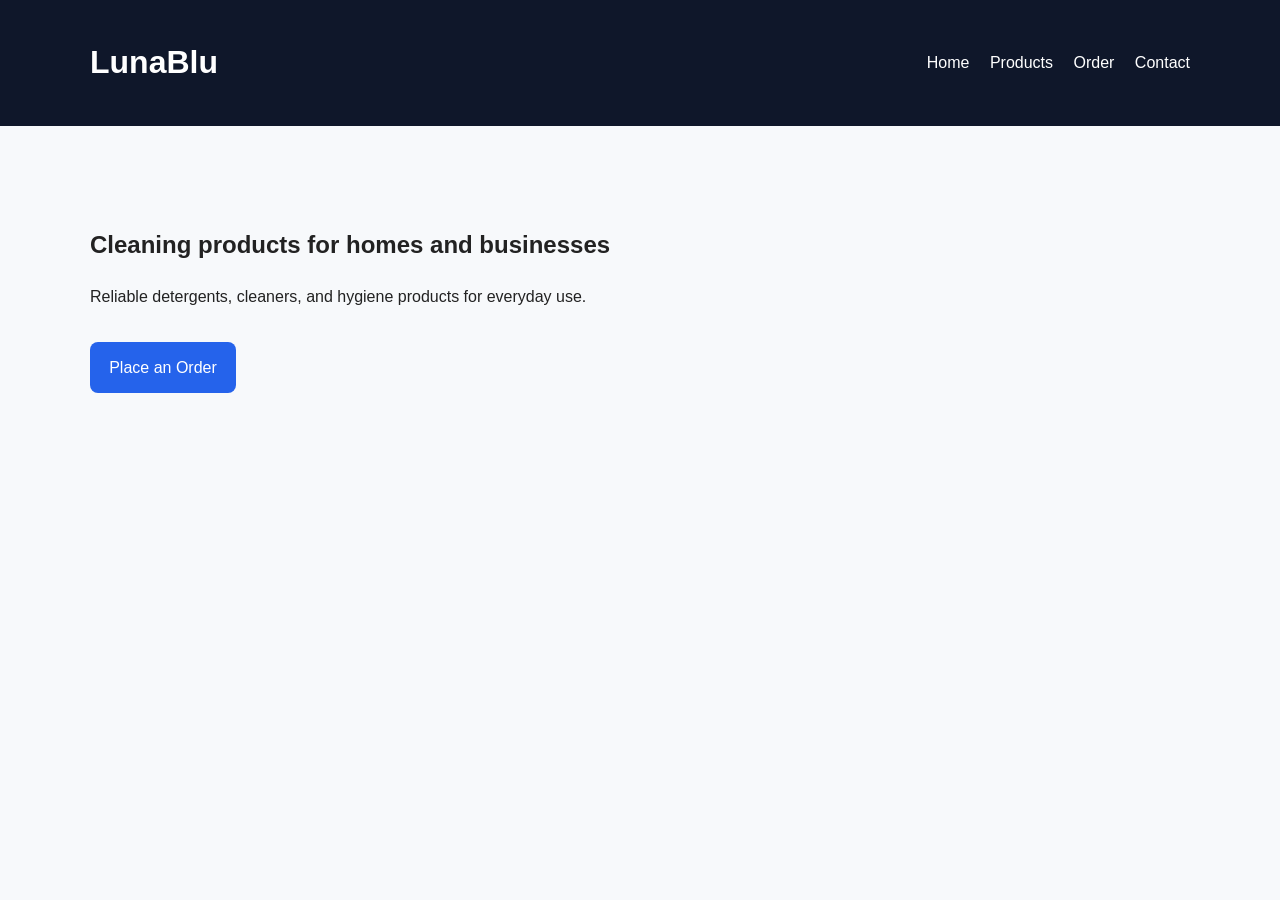
==== index.html @ cca03d6d "Initial Push" ====
<!DOCTYPE html>
<html lang="en">
<head>
  <meta charset="UTF-8" />
  <meta name="viewport" content="width=device-width, initial-scale=1.0" />
  <title>LunaBlu</title>
  <link rel="stylesheet" href="css/style.css" />
</head>         
<body>
  <header class="site-header">
    <div class="container">
      <h1>LunaBlu</h1>
      <nav>
        <a href="index.html">Home</a>
        <a href="products.html">Products</a>
        <a href="order.html">Order</a>
        <a href="contact.html">Contact</a>
      </nav>
    </div>
  </header>

  <main>
    <section class="hero container">
      <h2>Cleaning products for homes and businesses</h2>
      <p>Reliable detergents, cleaners, and hygiene products for everyday use.</p>
      <a class="btn" href="order.html">Place an Order</a>
    </section>
  </main>

  <script src="js/main.js"></script>
</body>
</html>
---- css/style.css ----
* {
  box-sizing: border-box;
}

body {
  margin: 0;
  font-family: Arial, sans-serif;
  line-height: 1.6;
  color: #222;
  background: #f7f9fb;
}

.container {
  width: min(1100px, 90%);
  margin: 0 auto;
}

.site-header {
  background: #0f172a;
  color: white;
  padding: 1rem 0;
}

.site-header .container {
  display: flex;
  justify-content: space-between;
  align-items: center;
  gap: 1rem;
}

nav a {
  color: white;
  text-decoration: none;
  margin-left: 1rem;
}

.hero {
  padding: 5rem 0;
}

.btn {
  display: inline-block;
  background: #2563eb;
  color: white;
  text-decoration: none;
  padding: 0.8rem 1.2rem;
  border-radius: 8px;
  margin-top: 1rem;
}
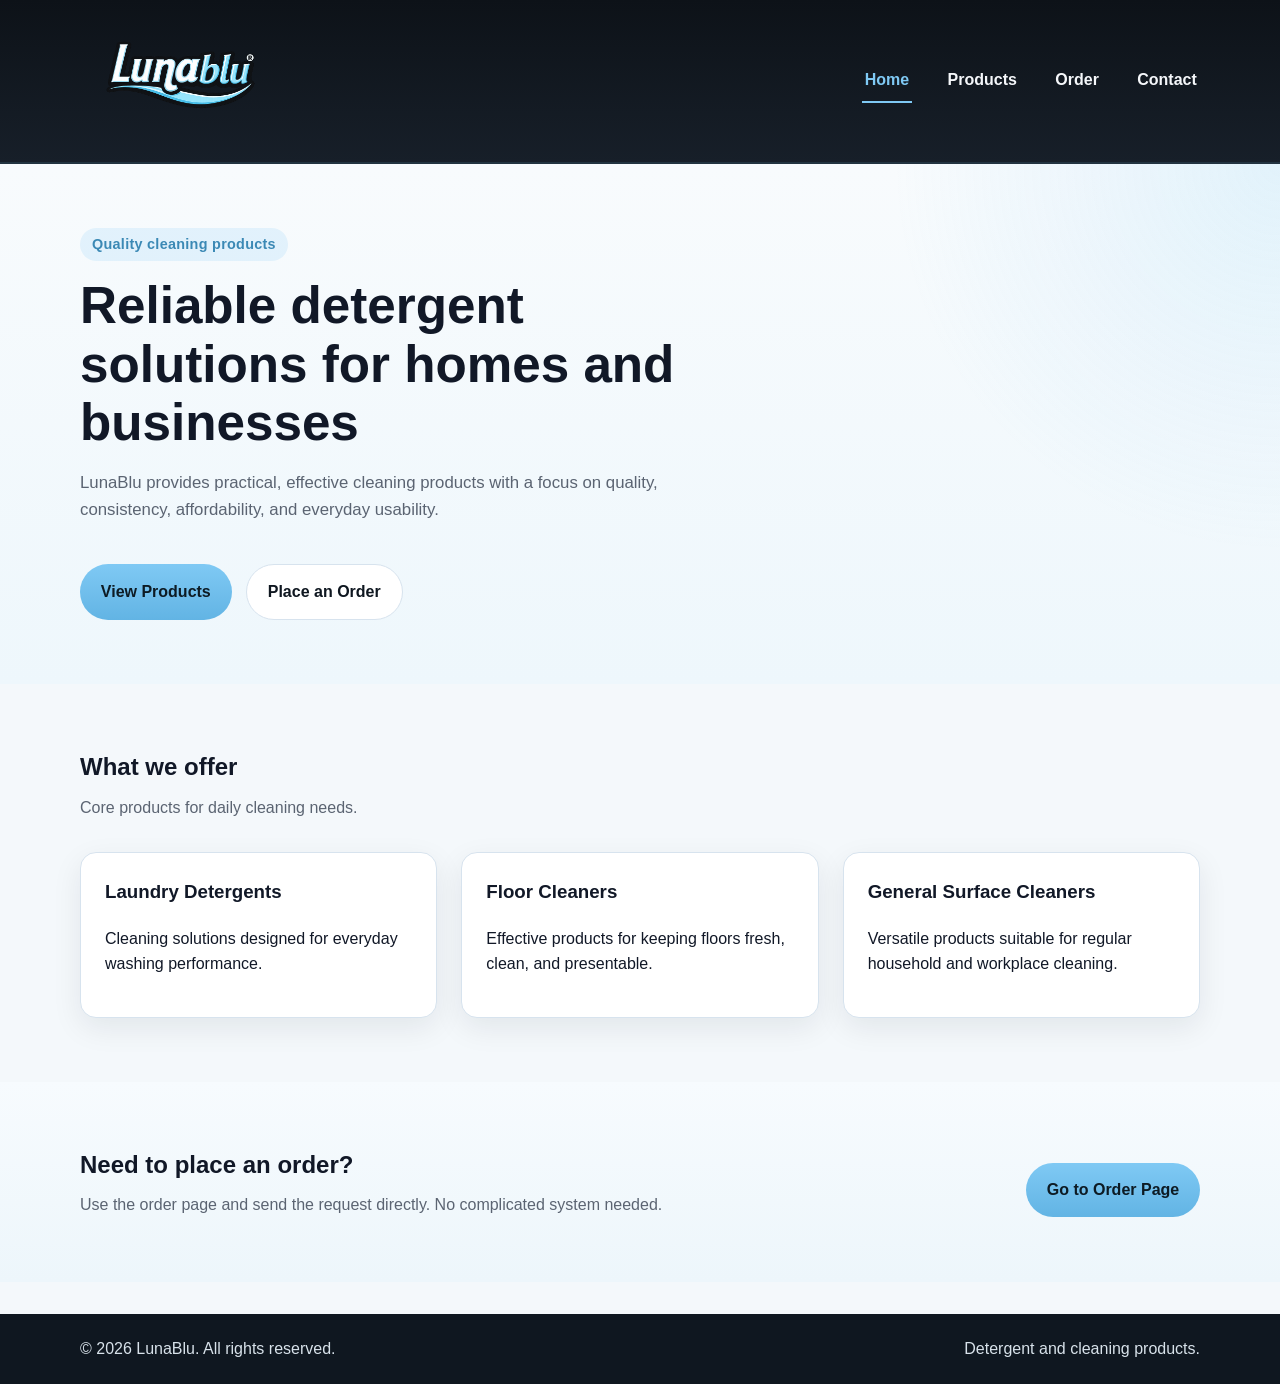
==== commit 42359711: "UI revamp 1.0, made contact us page functional with Formspree" ====
--- a/index.html
+++ b/index.html
@@ -3,15 +3,21 @@
 <head>
   <meta charset="UTF-8" />
   <meta name="viewport" content="width=device-width, initial-scale=1.0" />
-  <title>LunaBlu</title>
+  <title>LunaBlu | Home</title>
+  <meta name="description" content="LunaBlu detergent and cleaning products for homes and businesses." />
   <link rel="stylesheet" href="css/style.css" />
-</head>         
+</head>
 <body>
   <header class="site-header">
-    <div class="container">
-      <h1>LunaBlu</h1>
-      <nav>
-        <a href="index.html">Home</a>
+    <div class="container nav-wrap">
+      <a href="index.html" class="brand">
+        <img src="images/Lunablu-logo.png" alt="LunaBlu logo" class="logo" />
+      </a>
+
+      <button class="menu-toggle" aria-label="Toggle menu" aria-expanded="false">☰</button>
+
+      <nav class="site-nav">
+        <a href="index.html" class="active">Home</a>
         <a href="products.html">Products</a>
         <a href="order.html">Order</a>
         <a href="contact.html">Contact</a>
@@ -20,12 +26,77 @@
   </header>
 
   <main>
-    <section class="hero container">
-      <h2>Cleaning products for homes and businesses</h2>
-      <p>Reliable detergents, cleaners, and hygiene products for everyday use.</p>
-      <a class="btn" href="order.html">Place an Order</a>
+    <section class="hero">
+      <div class="container hero-grid">
+        <div>
+          <p class="eyebrow">Quality cleaning products</p>
+          <h1>Reliable detergent solutions for homes and businesses</h1>
+          <p class="hero-text">
+            LunaBlu provides practical, effective cleaning products with a focus on quality,
+            consistency, affordability, and everyday usability.
+          </p>
+
+          <div class="hero-actions">
+            <a href="products.html" class="btn btn-primary">View Products</a>
+            <a href="order.html" class="btn btn-secondary">Place an Order</a>
+          </div>
+        </div>
+
+        <!-- <div class="card hero-card">
+          <h2>Why choose LunaBlu</h2>
+          <ul class="feature-list">
+            <li>Trusted cleaning solutions</li>
+            <li>Suitable for home and commercial use</li>
+            <li>Simple ordering process</li>
+            <li>Direct support for enquiries and orders</li>
+          </ul>
+        </div> -->
+      </div>
+    </section>
+
+    <section class="section">
+      <div class="container">
+        <div class="section-heading">
+          <h2>What we offer</h2>
+          <p>Core products for daily cleaning needs.</p>
+        </div>
+
+        <div class="grid-3">
+          <article class="card">
+            <h3>Laundry Detergents</h3>
+            <p>Cleaning solutions designed for everyday washing performance.</p>
+          </article>
+
+          <article class="card">
+            <h3>Floor Cleaners</h3>
+            <p>Effective products for keeping floors fresh, clean, and presentable.</p>
+          </article>
+
+          <article class="card">
+            <h3>General Surface Cleaners</h3>
+            <p>Versatile products suitable for regular household and workplace cleaning.</p>
+          </article>
+        </div>
+      </div>
+    </section>
+
+    <section class="section alt-section">
+      <div class="container cta-box">
+        <div>
+          <h2>Need to place an order?</h2>
+          <p>Use the order page and send the request directly. No complicated system needed.</p>
+        </div>
+        <a href="order.html" class="btn btn-primary">Go to Order Page</a>
+      </div>
     </section>
   </main>
+
+  <footer class="site-footer">
+    <div class="container footer-wrap">
+      <p>© <span id="year"></span> LunaBlu. All rights reserved.</p>
+      <p>Detergent and cleaning products.</p>
+    </div>
+  </footer>
 
   <script src="js/main.js"></script>
 </body>
--- a/css/style.css
+++ b/css/style.css
@@ -46,4 +46,429 @@
   padding: 0.8rem 1.2rem;
   border-radius: 8px;
   margin-top: 1rem;
+}
+
+:root {
+  --bg: #f4f8fb;
+  --surface: #ffffff;
+  --surface-alt: #eaf4fb;
+  --text: #111827;
+  --muted: #5b6472;
+  --border: #d7e3ee;
+  --primary: #7fc9f4;
+  --primary-dark: #3b89b5;
+  --error: #b94a48;
+  --dark: #0f1720;
+  --shadow: 0 10px 30px rgba(15, 23, 32, 0.08);
+  --radius: 16px;
+  --radius-sm: 10px;
+  --container: 1120px;
+}
+
+* {
+  box-sizing: border-box;
+}
+
+html {
+  scroll-behavior: smooth;
+}
+
+body {
+  margin: 0;
+  font-family: Arial, Helvetica, sans-serif;
+  background: var(--bg);
+  color: var(--text);
+  line-height: 1.6;
+}
+
+img {
+  max-width: 100%;
+  display: block;
+}
+
+a {
+  color: var(--primary-dark);
+  text-decoration: none;
+}
+
+a:hover {
+  text-decoration: underline;
+}
+
+.container {
+  width: min(var(--container), 92%);
+  margin: 0 auto;
+}
+
+.site-header {
+  background: linear-gradient(180deg, #0d1218 0%, #171f29 100%);
+  border-bottom: 2px solid rgba(127, 201, 244, 0.18);
+  position: sticky;
+  top: 0;
+  z-index: 100;
+}
+
+.nav-wrap {
+  display: flex;
+  align-items: center;
+  justify-content: space-between;
+  gap: 1.25rem;
+  min-height: 82px;
+}
+
+.brand {
+  display: inline-flex;
+  align-items: center;
+}
+
+.logo {
+  height: 130px;
+  width: auto;
+  object-fit: contain;
+}
+
+.site-nav {
+  display: flex;
+  align-items: center;
+  gap: 1rem;
+}
+
+.site-nav a {
+  color: #f5f7fa;
+  font-weight: 600;
+  padding: 0.5rem 0.2rem;
+  border-bottom: 2px solid transparent;
+}
+
+.site-nav a:hover,
+.site-nav a.active {
+  color: var(--primary);
+  text-decoration: none;
+  border-color: var(--primary);
+}
+
+.menu-toggle {
+  display: none;
+  border: 1px solid rgba(255,255,255,0.2);
+  background: transparent;
+  color: white;
+  font-size: 1.2rem;
+  border-radius: 10px;
+  padding: 0.55rem 0.8rem;
+  cursor: pointer;
+}
+
+.hero,
+.page-hero {
+  padding: 4rem 0;
+}
+
+.hero {
+  background:
+    radial-gradient(circle at top right, rgba(127, 201, 244, 0.18), transparent 28%),
+    linear-gradient(180deg, #f8fbfd 0%, #eef7fc 100%);
+}
+
+.hero-grid {
+  display: grid;
+  grid-template-columns: 1.35fr 0.9fr;
+  gap: 2rem;
+  align-items: center;
+}
+
+.hero h1,
+.page-hero h1 {
+  font-size: clamp(2rem, 4vw, 3.2rem);
+  line-height: 1.15;
+  margin: 0 0 1rem;
+}
+
+.hero-text,
+.page-intro {
+  color: var(--muted);
+  max-width: 700px;
+  font-size: 1.05rem;
+}
+
+.eyebrow {
+  display: inline-block;
+  margin: 0 0 1rem;
+  padding: 0.3rem 0.75rem;
+  background: rgba(127, 201, 244, 0.18);
+  color: var(--primary-dark);
+  border-radius: 999px;
+  font-size: 0.9rem;
+  font-weight: 700;
+  letter-spacing: 0.02em;
+}
+
+.hero-actions,
+.form-actions {
+  display: flex;
+  flex-wrap: wrap;
+  gap: 0.9rem;
+  margin-top: 1.5rem;
+}
+
+.btn {
+  display: inline-flex;
+  align-items: center;
+  justify-content: center;
+  border: 0;
+  border-radius: 999px;
+  padding: 0.9rem 1.3rem;
+  font-weight: 700;
+  cursor: pointer;
+  transition: 0.2s ease;
+  text-decoration: none;
+}
+
+.btn:hover {
+  transform: translateY(-1px);
+  text-decoration: none;
+}
+
+.btn-primary {
+  background: linear-gradient(180deg, var(--primary) 0%, #62b4e4 100%);
+  color: #0d1b24;
+}
+
+.btn-primary:hover {
+  background: linear-gradient(180deg, #92d4f8 0%, #72bee9 100%);
+}
+
+.btn-secondary {
+  background: #ffffff;
+  color: var(--dark);
+  border: 1px solid var(--border);
+}
+
+.btn-secondary:hover {
+  background: #f4f8fb;
+}
+
+.section {
+  padding: 4rem 0;
+}
+
+.alt-section {
+  background: linear-gradient(180deg, #f7fbfe 0%, #edf6fb 100%);
+}
+
+.section-heading {
+  margin-bottom: 2rem;
+}
+
+.section-heading h2 {
+  margin: 0 0 0.5rem;
+}
+
+.section-heading p {
+  margin: 0;
+  color: var(--muted);
+}
+
+.grid-2,
+.grid-3,
+.order-layout {
+  display: grid;
+  gap: 1.5rem;
+}
+
+.grid-2 {
+  grid-template-columns: repeat(2, minmax(0, 1fr));
+}
+
+.grid-3 {
+  grid-template-columns: repeat(3, minmax(0, 1fr));
+}
+
+.order-layout {
+  grid-template-columns: 1.4fr 0.8fr;
+  align-items: start;
+}
+
+.card {
+  background: var(--surface);
+  border: 1px solid var(--border);
+  border-radius: var(--radius);
+  padding: 1.5rem;
+  box-shadow: var(--shadow);
+}
+
+.hero-card {
+  background: linear-gradient(180deg, #121b24 0%, #1d2834 100%);
+  color: #f4f8fb;
+  border: 1px solid rgba(127, 201, 244, 0.2);
+}
+
+.hero-card h2 {
+  margin-top: 0;
+  color: white;
+}
+
+.feature-list {
+  padding-left: 1.2rem;
+  margin: 1rem 0 0;
+}
+
+.feature-list li {
+  margin-bottom: 0.7rem;
+}
+
+.product-card h2,
+.card h3 {
+  margin-top: 0;
+}
+
+.product-meta {
+  color: var(--muted);
+  margin-bottom: 0;
+}
+
+.cta-box {
+  display: flex;
+  align-items: center;
+  justify-content: space-between;
+  gap: 1.2rem;
+  flex-wrap: wrap;
+}
+
+.cta-box h2 {
+  margin: 0 0 0.5rem;
+}
+
+.cta-box p {
+  margin: 0;
+  color: var(--muted);
+}
+
+.form-grid {
+  display: grid;
+  grid-template-columns: repeat(2, minmax(0, 1fr));
+  gap: 1rem;
+}
+
+.form-group {
+  margin-bottom: 1rem;
+}
+
+.form-group label {
+  display: block;
+  font-weight: 700;
+  margin-bottom: 0.45rem;
+}
+
+.form-group input,
+.form-group textarea {
+  width: 100%;
+  border: 1px solid var(--border);
+  border-radius: var(--radius-sm);
+  padding: 0.85rem 0.95rem;
+  font: inherit;
+  color: var(--text);
+  background: #fff;
+}
+
+.form-group input:focus,
+.form-group textarea:focus {
+  outline: 2px solid rgba(127, 201, 244, 0.35);
+  border-color: var(--primary-dark);
+}
+
+.form-section-title {
+  margin-top: 1.8rem;
+}
+
+.summary-box {
+  padding: 1rem;
+  border-radius: var(--radius-sm);
+  background: var(--surface-alt);
+  border: 1px solid var(--border);
+  min-height: 160px;
+}
+
+.summary-box ul {
+  margin: 0;
+  padding-left: 1.2rem;
+}
+
+.summary-note {
+  margin-top: 1rem;
+  color: var(--muted);
+  font-size: 0.95rem;
+}
+
+.form-message {
+  margin-top: 1rem;
+  font-weight: 700;
+  color: var(--error);
+}
+
+.contact-list p {
+  margin: 0 0 0.8rem;
+}
+
+.site-footer {
+  background: #0f1720;
+  color: #d8e2ea;
+  padding: 1.4rem 0;
+  margin-top: 2rem;
+}
+
+.footer-wrap {
+  display: flex;
+  justify-content: space-between;
+  gap: 1rem;
+  flex-wrap: wrap;
+}
+
+.footer-wrap p {
+  margin: 0;
+}
+
+@media (max-width: 900px) {
+  .hero-grid,
+  .grid-3,
+  .grid-2,
+  .order-layout,
+  .form-grid {
+    grid-template-columns: 1fr;
+  }
+
+  .site-nav {
+    display: none;
+    position: absolute;
+    top: 82px;
+    right: 4%;
+    background: #17202a;
+    border: 1px solid rgba(127, 201, 244, 0.18);
+    border-radius: 14px;
+    padding: 1rem;
+    min-width: 220px;
+    flex-direction: column;
+    align-items: flex-start;
+    box-shadow: var(--shadow);
+  }
+
+  .site-nav.open {
+    display: flex;
+  }
+
+  .menu-toggle {
+    display: inline-flex;
+  }
+}
+
+.form-message {
+  margin-top: 1rem;
+  font-weight: 700;
+}
+
+.form-message.error {
+  color: #c65a5a;
+}
+
+.form-message.success {
+  color: #3b89b5;
 }
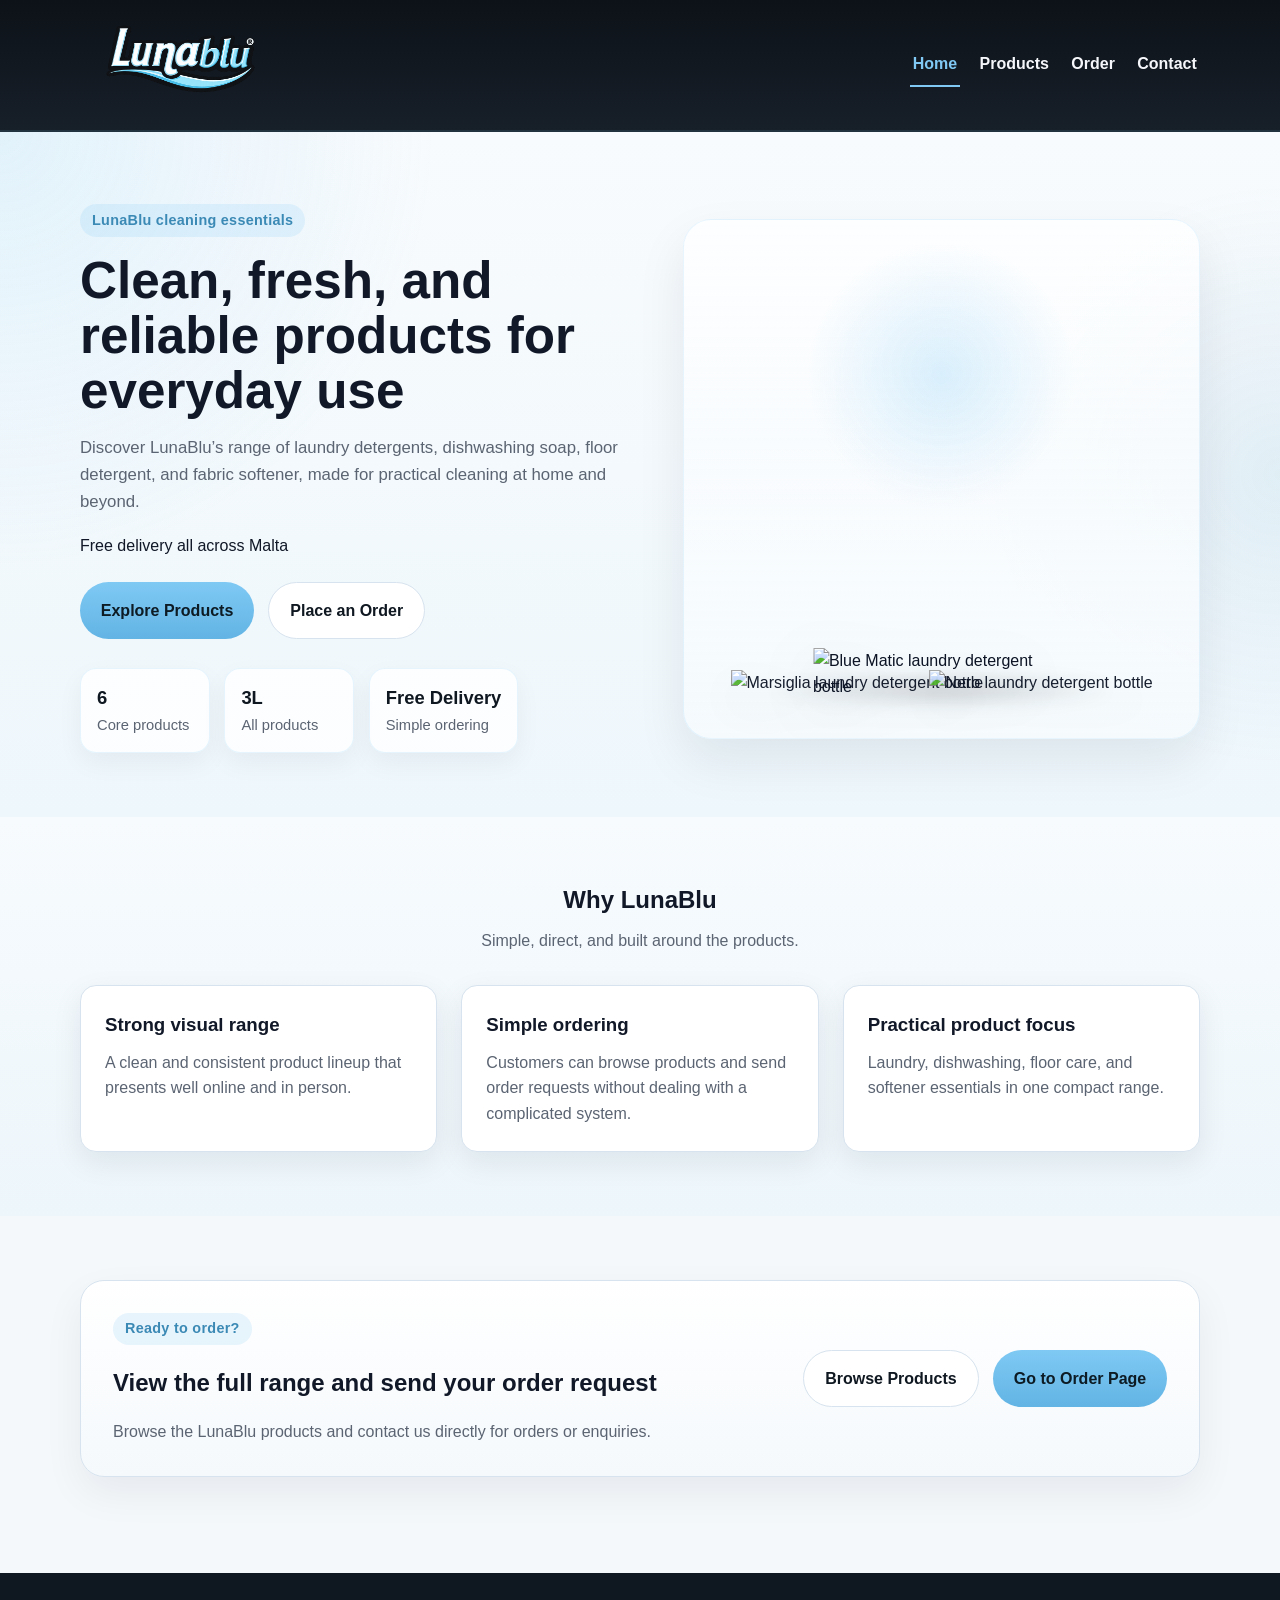
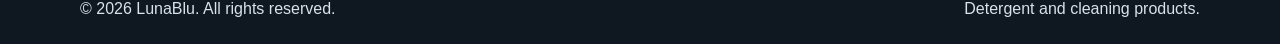
==== commit edfd5f84: "Added Product images and refurbished all screens, made orders form functional" ====
--- a/index.html
+++ b/index.html
@@ -5,6 +5,7 @@
   <meta name="viewport" content="width=device-width, initial-scale=1.0" />
   <title>LunaBlu | Home</title>
   <meta name="description" content="LunaBlu detergent and cleaning products for homes and businesses." />
+  <link rel="icon" type="image/png" href="favicon.png" />
   <link rel="stylesheet" href="css/style.css" />
 </head>
 <body>
@@ -26,67 +27,89 @@
   </header>
 
   <main>
-    <section class="hero">
-      <div class="container hero-grid">
-        <div>
-          <p class="eyebrow">Quality cleaning products</p>
-          <h1>Reliable detergent solutions for homes and businesses</h1>
+    <section class="home-hero">
+      <div class="container home-hero-grid">
+        <div class="home-hero-copy">
+          <p class="eyebrow">LunaBlu cleaning essentials</p>
+          <h1>Clean, fresh, and reliable products for everyday use</h1>
           <p class="hero-text">
-            LunaBlu provides practical, effective cleaning products with a focus on quality,
-            consistency, affordability, and everyday usability.
+            Discover LunaBlu’s range of laundry detergents, dishwashing soap, floor detergent,
+            and fabric softener, made for practical cleaning at home and beyond.
           </p>
 
+          <div class="hero-promo">
+            <span>Free delivery all across Malta</span>
+          </div>
+
           <div class="hero-actions">
-            <a href="products.html" class="btn btn-primary">View Products</a>
+            <a href="products.html" class="btn btn-primary">Explore Products</a>
             <a href="order.html" class="btn btn-secondary">Place an Order</a>
+          </div>
+
+          <div class="hero-highlights">
+            <div class="mini-stat">
+              <strong>6</strong>
+              <span>Core products</span>
+            </div>
+            <div class="mini-stat">
+              <strong>3L</strong>
+              <span>All products</span>
+            </div>
+            <div class="mini-stat">
+              <strong>Free Delivery</strong>
+              <span>Simple ordering</span>
+            </div>
           </div>
         </div>
 
-        <!-- <div class="card hero-card">
-          <h2>Why choose LunaBlu</h2>
-          <ul class="feature-list">
-            <li>Trusted cleaning solutions</li>
-            <li>Suitable for home and commercial use</li>
-            <li>Simple ordering process</li>
-            <li>Direct support for enquiries and orders</li>
-          </ul>
-        </div> -->
+        <div class="home-hero-visual">
+          <div class="hero-product-stage">
+            <img src="images/Products/BlueMatic.png" alt="Blue Matic laundry detergent bottle" class="hero-bottle hero-bottle-main" />
+            <img src="images/Products/Marsiglia.png" alt="Marsiglia laundry detergent bottle" class="hero-bottle hero-bottle-left" />
+            <img src="images/Products/Nero.png" alt="Nero laundry detergent bottle" class="hero-bottle hero-bottle-right" />
+          </div>
+        </div>
       </div>
     </section>
 
-    <section class="section">
+    <section class="section alt-section">
       <div class="container">
-        <div class="section-heading">
-          <h2>What we offer</h2>
-          <p>Core products for daily cleaning needs.</p>
+        <div class="section-heading center-heading">
+          <h2>Why LunaBlu</h2>
+          <p>Simple, direct, and built around the products.</p>
         </div>
 
-        <div class="grid-3">
-          <article class="card">
-            <h3>Laundry Detergents</h3>
-            <p>Cleaning solutions designed for everyday washing performance.</p>
+        <div class="home-value-grid">
+          <article class="card value-card">
+            <h3>Strong visual range</h3>
+            <p>A clean and consistent product lineup that presents well online and in person.</p>
           </article>
 
-          <article class="card">
-            <h3>Floor Cleaners</h3>
-            <p>Effective products for keeping floors fresh, clean, and presentable.</p>
+          <article class="card value-card">
+            <h3>Simple ordering</h3>
+            <p>Customers can browse products and send order requests without dealing with a complicated system.</p>
           </article>
 
-          <article class="card">
-            <h3>General Surface Cleaners</h3>
-            <p>Versatile products suitable for regular household and workplace cleaning.</p>
+          <article class="card value-card">
+            <h3>Practical product focus</h3>
+            <p>Laundry, dishwashing, floor care, and softener essentials in one compact range.</p>
           </article>
         </div>
       </div>
     </section>
 
-    <section class="section alt-section">
-      <div class="container cta-box">
+    <section class="section">
+      <div class="container home-cta-box">
         <div>
-          <h2>Need to place an order?</h2>
-          <p>Use the order page and send the request directly. No complicated system needed.</p>
+          <p class="eyebrow">Ready to order?</p>
+          <h2>View the full range and send your order request</h2>
+          <p>Browse the LunaBlu products and contact us directly for orders or enquiries.</p>
         </div>
-        <a href="order.html" class="btn btn-primary">Go to Order Page</a>
+
+        <div class="home-cta-actions">
+          <a href="products.html" class="btn btn-secondary">Browse Products</a>
+          <a href="order.html" class="btn btn-primary">Go to Order Page</a>
+        </div>
       </div>
     </section>
   </main>
--- a/css/style.css
+++ b/css/style.css
@@ -1,53 +1,3 @@
-* {
-  box-sizing: border-box;
-}
-
-body {
-  margin: 0;
-  font-family: Arial, sans-serif;
-  line-height: 1.6;
-  color: #222;
-  background: #f7f9fb;
-}
-
-.container {
-  width: min(1100px, 90%);
-  margin: 0 auto;
-}
-
-.site-header {
-  background: #0f172a;
-  color: white;
-  padding: 1rem 0;
-}
-
-.site-header .container {
-  display: flex;
-  justify-content: space-between;
-  align-items: center;
-  gap: 1rem;
-}
-
-nav a {
-  color: white;
-  text-decoration: none;
-  margin-left: 1rem;
-}
-
-.hero {
-  padding: 5rem 0;
-}
-
-.btn {
-  display: inline-block;
-  background: #2563eb;
-  color: white;
-  text-decoration: none;
-  padding: 0.8rem 1.2rem;
-  border-radius: 8px;
-  margin-top: 1rem;
-}
-
 :root {
   --bg: #f4f8fb;
   --surface: #ffffff;
@@ -169,13 +119,6 @@
     linear-gradient(180deg, #f8fbfd 0%, #eef7fc 100%);
 }
 
-.hero-grid {
-  display: grid;
-  grid-template-columns: 1.35fr 0.9fr;
-  gap: 2rem;
-  align-items: center;
-}
-
 .hero h1,
 .page-hero h1 {
   font-size: clamp(2rem, 4vw, 3.2rem);
@@ -296,27 +239,6 @@
   box-shadow: var(--shadow);
 }
 
-.hero-card {
-  background: linear-gradient(180deg, #121b24 0%, #1d2834 100%);
-  color: #f4f8fb;
-  border: 1px solid rgba(127, 201, 244, 0.2);
-}
-
-.hero-card h2 {
-  margin-top: 0;
-  color: white;
-}
-
-.feature-list {
-  padding-left: 1.2rem;
-  margin: 1rem 0 0;
-}
-
-.feature-list li {
-  margin-bottom: 0.7rem;
-}
-
-.product-card h2,
 .card h3 {
   margin-top: 0;
 }
@@ -399,12 +321,6 @@
   font-size: 0.95rem;
 }
 
-.form-message {
-  margin-top: 1rem;
-  font-weight: 700;
-  color: var(--error);
-}
-
 .contact-list p {
   margin: 0 0 0.8rem;
 }
@@ -428,7 +344,6 @@
 }
 
 @media (max-width: 900px) {
-  .hero-grid,
   .grid-3,
   .grid-2,
   .order-layout,
@@ -460,6 +375,631 @@
   }
 }
 
+
+/* Products */
+
+.products-hero {
+  padding: 4.5rem 0 3rem;
+  background:
+    radial-gradient(circle at top left, rgba(127, 201, 244, 0.16), transparent 28%),
+    radial-gradient(circle at right center, rgba(59, 137, 181, 0.10), transparent 24%),
+    linear-gradient(180deg, #f8fbfd 0%, #eef7fc 100%);
+}
+
+.products-hero-content {
+  text-align: center;
+  max-width: 820px;
+}
+
+.products-hero-content .eyebrow {
+  margin-left: auto;
+  margin-right: auto;
+}
+
+.products-hero-content h1 {
+  margin: 0 0 1rem;
+  font-size: clamp(2rem, 4vw, 3.4rem);
+  line-height: 1.12;
+}
+
+.products-hero-content .page-intro {
+  margin: 0 auto;
+}
+
+.product-showcase-grid {
+  display: grid;
+  gap: 1.5rem;
+}
+
+.laundry-grid {
+  grid-template-columns: repeat(3, minmax(0, 1fr));
+}
+
+.essentials-grid {
+  grid-template-columns: repeat(3, minmax(0, 1fr));
+}
+
+.showcase-card {
+  position: relative;
+  overflow: hidden;
+  border-radius: 22px;
+  border: 1px solid var(--border);
+  background: linear-gradient(180deg, #ffffff 0%, #f7fbfe 100%);
+  box-shadow: 0 16px 40px rgba(15, 23, 32, 0.08);
+  transition: transform 0.22s ease, box-shadow 0.22s ease;
+}
+
+.showcase-card:hover {
+  transform: translateY(-6px);
+  box-shadow: 0 22px 44px rgba(15, 23, 32, 0.12);
+}
+
+.showcase-card::before {
+  content: "";
+  position: absolute;
+  inset: 0;
+  background:
+    radial-gradient(circle at top center, rgba(127, 201, 244, 0.20), transparent 38%);
+  pointer-events: none;
+}
+
+.featured-card {
+  min-height: 540px;
+  display: flex;
+  flex-direction: column;
+  justify-content: space-between;
+}
+
+.compact-card {
+  min-height: 480px;
+  display: flex;
+  flex-direction: column;
+  justify-content: space-between;
+}
+
+.product-visual {
+  position: relative;
+  display: flex;
+  align-items: center;
+  justify-content: center;
+  padding: 2rem 1.5rem 1rem;
+  min-height: 340px;
+}
+
+.featured-card .product-visual {
+  min-height: 390px;
+}
+
+.product-visual::after {
+  content: "";
+  position: absolute;
+  bottom: 1.3rem;
+  width: 62%;
+  height: 24px;
+  background: radial-gradient(ellipse at center, rgba(15, 23, 32, 0.16) 0%, rgba(15, 23, 32, 0.03) 60%, transparent 75%);
+  filter: blur(6px);
+  z-index: 0;
+}
+
+.product-visual img {
+  position: relative;
+  z-index: 1;
+  max-height: 300px;
+  width: auto;
+  object-fit: contain;
+  transition: transform 0.22s ease;
+}
+
+.featured-card .product-visual img {
+  max-height: 340px;
+}
+
+.showcase-card:hover .product-visual img {
+  transform: translateY(-4px) scale(1.02);
+}
+
+.product-content {
+  position: relative;
+  z-index: 1;
+  padding: 0 1.5rem 1.6rem;
+  text-align: center;
+}
+
+.product-tag {
+  display: inline-block;
+  margin-bottom: 0.75rem;
+  padding: 0.32rem 0.8rem;
+  border-radius: 999px;
+  background: rgba(127, 201, 244, 0.16);
+  color: var(--primary-dark);
+  font-size: 0.82rem;
+  font-weight: 700;
+  letter-spacing: 0.02em;
+}
+
+.product-content h3 {
+  margin: 0 0 0.6rem;
+  font-size: 1.35rem;
+}
+
+.product-content p {
+  margin: 0;
+  color: var(--muted);
+}
+
+.products-cta {
+  border: 1px solid var(--border);
+  border-radius: 22px;
+  padding: 1.6rem;
+  background: linear-gradient(180deg, #ffffff 0%, #f4f9fc 100%);
+  box-shadow: 0 14px 34px rgba(15, 23, 32, 0.06);
+}
+
+@media (max-width: 1024px) {
+  .laundry-grid,
+  .essentials-grid {
+    grid-template-columns: repeat(2, minmax(0, 1fr));
+  }
+}
+
+@media (max-width: 700px) {
+  .laundry-grid,
+  .essentials-grid {
+    grid-template-columns: 1fr;
+  }
+
+  .featured-card,
+  .compact-card {
+    min-height: auto;
+  }
+
+  .product-visual,
+  .featured-card .product-visual {
+    min-height: 300px;
+  }
+
+  .product-visual img,
+  .featured-card .product-visual img {
+    max-height: 260px;
+  }
+}
+
+/* End Products */
+
+
+.center-heading {
+  text-align: center;
+}
+
+.center-heading p {
+  max-width: 760px;
+  margin-left: auto;
+  margin-right: auto;
+}
+
+.home-hero {
+  position: relative;
+  overflow: hidden;
+  padding: 4.5rem 0 4rem;
+  background:
+    radial-gradient(circle at top left, rgba(127, 201, 244, 0.18), transparent 30%),
+    radial-gradient(circle at right center, rgba(59, 137, 181, 0.10), transparent 22%),
+    linear-gradient(180deg, #f8fbfd 0%, #eef7fc 100%);
+}
+
+.home-hero-grid {
+  display: grid;
+  grid-template-columns: 1.05fr 0.95fr;
+  align-items: center;
+  gap: 2rem;
+}
+
+.home-hero-copy h1 {
+  margin: 0 0 1rem;
+  font-size: clamp(2.2rem, 4vw, 3.7rem);
+  line-height: 1.08;
+  max-width: 700px;
+}
+
+.hero-highlights {
+  display: flex;
+  flex-wrap: wrap;
+  gap: 0.9rem;
+  margin-top: 1.8rem;
+}
+
+.mini-stat {
+  min-width: 130px;
+  padding: 0.9rem 1rem;
+  border-radius: 16px;
+  background: rgba(255, 255, 255, 0.78);
+  border: 1px solid rgba(127, 201, 244, 0.18);
+  box-shadow: 0 10px 26px rgba(15, 23, 32, 0.05);
+}
+
+.mini-stat strong {
+  display: block;
+  font-size: 1.15rem;
+  color: var(--dark);
+}
+
+.mini-stat span {
+  color: var(--muted);
+  font-size: 0.92rem;
+}
+
+.home-hero-visual {
+  display: flex;
+  justify-content: center;
+}
+
+.hero-product-stage {
+  position: relative;
+  width: 100%;
+  min-height: 520px;
+  border-radius: 28px;
+  background:
+    radial-gradient(circle at 50% 30%, rgba(127, 201, 244, 0.28), transparent 30%),
+    linear-gradient(180deg, rgba(255,255,255,0.75) 0%, rgba(245,250,253,0.95) 100%);
+  border: 1px solid rgba(127, 201, 244, 0.16);
+  box-shadow: 0 22px 50px rgba(15, 23, 32, 0.08);
+  overflow: hidden;
+}
+
+.hero-product-stage::after {
+  content: "";
+  position: absolute;
+  left: 50%;
+  bottom: 2rem;
+  transform: translateX(-50%);
+  width: 65%;
+  height: 32px;
+  background: radial-gradient(
+    ellipse at center,
+    rgba(15, 23, 32, 0.18) 0%,
+    rgba(15, 23, 32, 0.06) 55%,
+    transparent 75%
+  );
+  filter: blur(8px);
+}
+
+.hero-bottle {
+  position: absolute;
+  width: auto;
+  object-fit: contain;
+  filter: drop-shadow(0 18px 28px rgba(15, 23, 32, 0.18)) saturate(1.08) contrast(1.05);
+}
+
+.hero-bottle-main {
+  max-height: 355px;
+  left: 50%;
+  bottom: 2.4rem;
+  transform: translateX(-50%);
+  z-index: 3;
+}
+
+.hero-bottle-left {
+  max-height: 290px;
+  left: 9%;
+  bottom: 2.6rem;
+  z-index: 2;
+  opacity: 0.95;
+}
+
+.hero-bottle-right {
+  max-height: 290px;
+  right: 9%;
+  bottom: 2.6rem;
+  z-index: 2;
+  opacity: 0.95;
+}
+
+.home-category-grid {
+  display: grid;
+  grid-template-columns: 1.25fr 1fr 1fr;
+  gap: 1.5rem;
+}
+
+.home-category-card {
+  position: relative;
+  overflow: hidden;
+  border-radius: 24px;
+  border: 1px solid var(--border);
+  background: linear-gradient(180deg, #ffffff 0%, #f7fbfe 100%);
+  box-shadow: 0 16px 40px rgba(15, 23, 32, 0.08);
+  padding: 1.5rem;
+}
+
+.home-category-card.large-card {
+  grid-row: span 2;
+  min-height: 100%;
+}
+
+.home-category-content h3 {
+  margin: 0 0 0.55rem;
+  font-size: 1.4rem;
+}
+
+.home-category-content p {
+  margin: 0;
+  color: var(--muted);
+}
+
+.text-link {
+  display: inline-block;
+  margin-top: 1rem;
+  font-weight: 700;
+  color: var(--primary-dark);
+}
+
+.home-category-visual {
+  position: relative;
+  margin-top: 1.5rem;
+  min-height: 250px;
+  display: flex;
+  align-items: flex-end;
+  justify-content: center;
+}
+
+.home-category-visual::after {
+  content: "";
+  position: absolute;
+  bottom: 0.6rem;
+  width: 70%;
+  height: 24px;
+  background: radial-gradient(
+    ellipse at center,
+    rgba(15, 23, 32, 0.18) 0%,
+    rgba(15, 23, 32, 0.05) 55%,
+    transparent 75%
+  );
+  filter: blur(8px);
+}
+
+.single-bottle img {
+  position: relative;
+  z-index: 1;
+  max-height: 220px;
+  width: auto;
+  object-fit: contain;
+  filter: drop-shadow(0 14px 22px rgba(15, 23, 32, 0.16)) saturate(1.08) contrast(1.05);
+}
+
+.triple-bottles {
+  gap: 0.3rem;
+}
+
+.triple-bottles img {
+  position: relative;
+  z-index: 1;
+  max-height: 250px;
+  width: auto;
+  object-fit: contain;
+  filter: drop-shadow(0 16px 24px rgba(15, 23, 32, 0.16)) saturate(1.08) contrast(1.05);
+}
+
+.triple-bottles img:nth-child(2) {
+  z-index: 2;
+  transform: translateY(-6px);
+}
+
+.home-value-grid {
+  display: grid;
+  grid-template-columns: repeat(3, minmax(0, 1fr));
+  gap: 1.5rem;
+}
+
+.value-card h3 {
+  margin-top: 0;
+  margin-bottom: 0.6rem;
+}
+
+.value-card p {
+  margin: 0;
+  color: var(--muted);
+}
+
+.home-cta-box {
+  display: flex;
+  align-items: center;
+  justify-content: space-between;
+  gap: 1.5rem;
+  flex-wrap: wrap;
+  padding: 2rem;
+  border-radius: 24px;
+  border: 1px solid var(--border);
+  background: linear-gradient(180deg, #ffffff 0%, #f5f9fc 100%);
+  box-shadow: 0 16px 40px rgba(15, 23, 32, 0.06);
+}
+
+.home-cta-box h2 {
+  margin: 0.2rem 0 0.7rem;
+}
+
+.home-cta-box p:last-child {
+  margin-bottom: 0;
+  color: var(--muted);
+}
+
+.home-cta-actions {
+  display: flex;
+  flex-wrap: wrap;
+  gap: 0.9rem;
+}
+
+@media (max-width: 1024px) {
+  .home-hero-grid,
+  .home-category-grid,
+  .home-value-grid {
+    grid-template-columns: 1fr;
+  }
+
+  .home-category-card.large-card {
+    grid-row: auto;
+  }
+
+  .hero-product-stage {
+    min-height: 440px;
+  }
+
+  .hero-bottle-main {
+    max-height: 300px;
+  }
+
+  .hero-bottle-left,
+  .hero-bottle-right {
+    max-height: 240px;
+  }
+}
+
+@media (max-width: 700px) {
+  .home-hero {
+    padding-top: 3.5rem;
+  }
+
+  .hero-product-stage {
+    min-height: 360px;
+  }
+
+  .hero-bottle-main {
+    max-height: 240px;
+    bottom: 1.7rem;
+  }
+
+  .hero-bottle-left,
+  .hero-bottle-right {
+    max-height: 180px;
+    bottom: 2rem;
+  }
+
+  .hero-bottle-left {
+    left: 4%;
+  }
+
+  .hero-bottle-right {
+    right: 4%;
+  }
+
+  .home-category-visual,
+  .home-category-card.large-card .home-category-visual {
+    min-height: 210px;
+  }
+
+  .single-bottle img,
+  .triple-bottles img {
+    max-height: 180px;
+  }
+
+  .triple-bottles {
+    gap: 0.15rem;
+  }
+}
+
+
+.order-info-banner {
+  margin-bottom: 1.5rem;
+  padding: 1rem 1.1rem;
+  border-radius: 14px;
+  background: linear-gradient(180deg, #f4f9fc 0%, #edf6fb 100%);
+  border: 1px solid var(--border);
+}
+
+.order-info-banner p {
+  margin: 0;
+  color: var(--dark);
+}
+
+.order-info-banner p + p {
+  margin-top: 0.45rem;
+}
+
+.order-helper-text {
+  margin-top: -0.4rem;
+  margin-bottom: 1.4rem;
+  color: var(--muted);
+}
+
+.order-products {
+  display: grid;
+  gap: 1rem;
+}
+
+.order-product-row {
+  display: grid;
+  grid-template-columns: 1fr auto;
+  gap: 1rem;
+  padding: 1rem;
+  border: 1px solid var(--border);
+  border-radius: 16px;
+  background: linear-gradient(180deg, #ffffff 0%, #f9fcfe 100%);
+}
+
+.order-product-name h3 {
+  margin: 0 0 0.2rem;
+  font-size: 1.1rem;
+}
+
+.order-product-name p {
+  margin: 0;
+  color: var(--muted);
+}
+
+.order-product-inputs {
+  display: grid;
+  grid-template-columns: repeat(2, 120px);
+  gap: 0.75rem;
+  align-items: end;
+}
+
+.order-product-inputs .form-group {
+  margin-bottom: 0;
+}
+
+.summary-totals {
+  margin-top: 1rem;
+  padding-top: 1rem;
+  border-top: 1px solid var(--border);
+}
+
+.summary-total-row {
+  display: flex;
+  justify-content: space-between;
+  gap: 1rem;
+  margin-bottom: 0.75rem;
+  color: var(--text);
+}
+
+.summary-total-row span {
+  color: var(--muted);
+}
+
+.summary-total-row.grand-total {
+  margin-top: 1rem;
+  padding-top: 1rem;
+  border-top: 1px solid var(--border);
+}
+
+.summary-total-row.grand-total span,
+.summary-total-row.grand-total strong {
+  color: var(--dark);
+  font-size: 1.05rem;
+}
+
+@media (max-width: 700px) {
+  .order-product-row {
+    grid-template-columns: 1fr;
+  }
+
+  .order-product-inputs {
+    grid-template-columns: 1fr 1fr;
+  }
+}
+
+.summary-line-price {
+  color: var(--muted);
+  font-size: 0.92rem;
+}
+
 .form-message {
   margin-top: 1rem;
   font-weight: 700;
@@ -467,8 +1007,16 @@
 
 .form-message.error {
   color: #c65a5a;
+  background: rgba(198, 90, 90, 0.08);
+  border: 1px solid rgba(198, 90, 90, 0.18);
+  padding: 0.9rem 1rem;
+  border-radius: 12px;
 }
 
 .form-message.success {
-  color: #3b89b5;
+  color: #2f7a52;
+  background: rgba(47, 122, 82, 0.08);
+  border: 1px solid rgba(47, 122, 82, 0.18);
+  padding: 0.9rem 1rem;
+  border-radius: 12px;
 }
